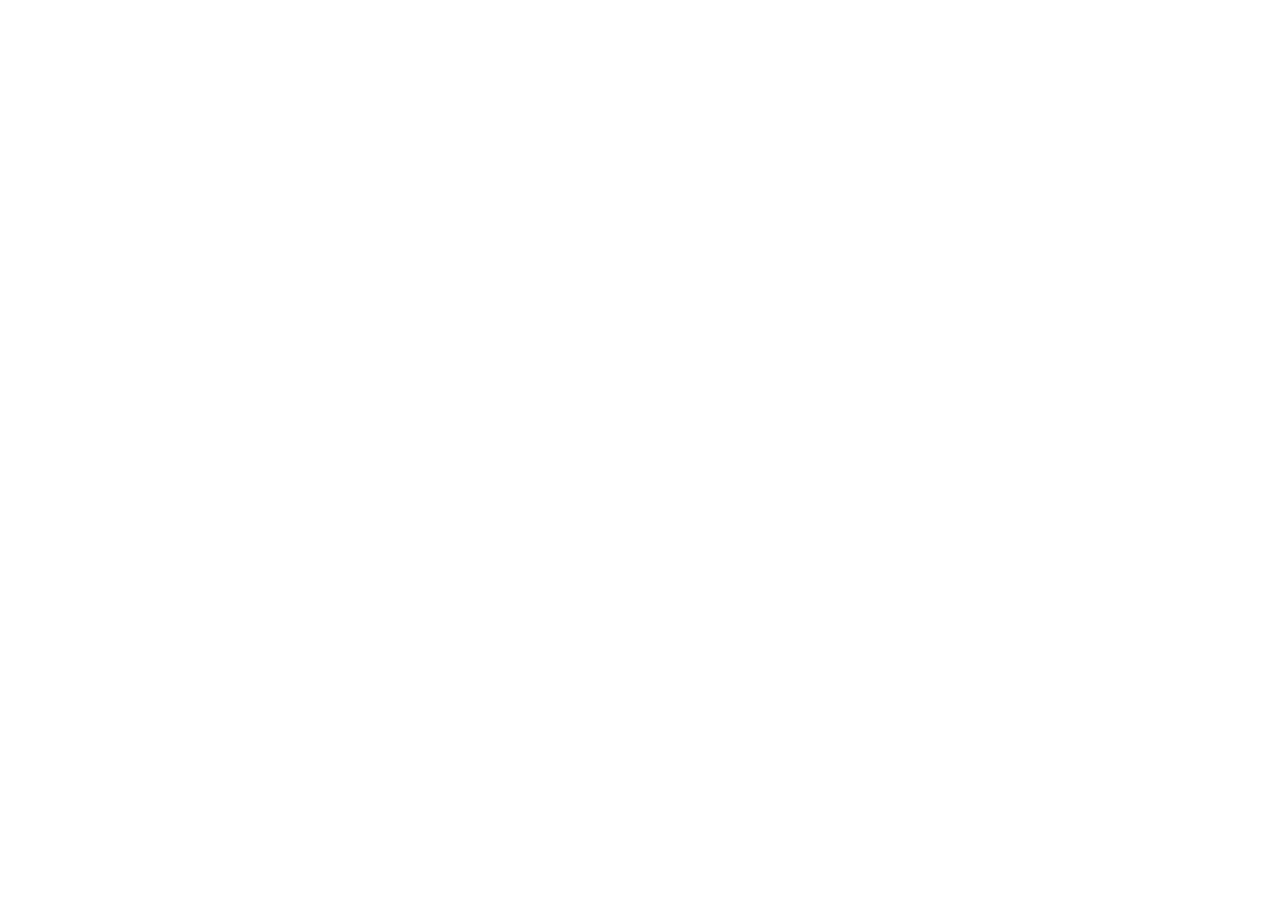
==== preview-m.html @ 8ee342ad "사내 마크업 기준으로 전환: MA-0087P.js(모바일)·ICM_110_P01.js(인터넷창구) - 받은 미리보기(MA-0087P, ICM_110_P01)의 마크업·호출 방식에 " ====
<!DOCTYPE html>
<html lang="ko">
<head>
<meta charset="UTF-8">
<meta name="viewport" content="width=device-width, initial-scale=1.0, user-scalable=no">
<title>FATCA 모바일 미리보기</title>
<!-- 실제 MA-0087P.jsp·MA-0087P.js로 만든 미리보기(반입 대상 아님). 서버 호출·알림 팝업만 가짜, 값은 모두 예시 -->
<link rel="stylesheet" href="assets/m/mcc/pub/www/css-pub/font.css">
<link rel="stylesheet" href="assets/m/mcc/pub/www/css-pub/m_common.css">
<link rel="stylesheet" href="assets/m/mcc/pub/www/css-pub/dgb-reset.css">
<link rel="stylesheet" href="assets/m/mcc/pub/www/css-pub/dgb-common.css">
<link rel="stylesheet" href="assets/m/mcc/pub/www/css-pub/dgb-layout.css">
<link rel="stylesheet" href="assets/m/mcc/pub/www/css-pub/dgb-form.css">
<link rel="stylesheet" href="assets/m/mcc/pub/www/css-pub/dgb-button.css">
<link rel="stylesheet" href="assets/m/mcc/pub/www/css-pub/dgb-tab.css">
<link rel="stylesheet" href="assets/m/mcc/pub/www/css-pub/dgb-table.css">
<link rel="stylesheet" href="assets/m/mcc/pub/www/css-pub/dgb-pop.css">
<link rel="stylesheet" href="assets/m/mcc/pub/www/css-pub/dgb-content.css">
<link rel="stylesheet" href="assets/m/mcc/pub/www/css-pub/dgb-style.css">
</head>
<body>


<div class="full-pop-wrap" id="MA0087P" style="display:none">
<div class="full-pop">
<header>
<h1>FATCA·CRS 본인확인서</h1>
</header>
<div class="full-pop-container">
<div class="full-pop-con d-scroll">
<!-- 1단계: 본인확인서 작성 -->
<div id="MA0087P_step1">

<div class="top-guide mb20">
<p class="txt">「국제조세조정에 관한 법률」에 따라<br><em>대한민국 외 국가의 납세의무 여부</em>를 확인합니다.</p>
</div>

<!-- 1. 고객 인적사항 -->
<h2 class="tit-st01">1. 고객 인적사항</h2>
<div class="box-b-line">
<ul class="con-list">
<li><span>성명</span><span class="txt-bk" id="MA0087P_custNm"></span></li>
<li><span>생년월일</span><span class="txt-bk" id="MA0087P_custBirth"></span></li>
<li><span>국적</span><span class="txt-bk" id="MA0087P_natTxt"></span></li>
<li><span>주소</span><span class="txt-bk" id="MA0087P_custAddr"></span></li>
<li><span>전화번호</span><span class="txt-bk" id="MA0087P_custHp"></span></li>
</ul>
</div>
<!-- 국적은 고정(내국인 = 대한민국). 외국인은 고객 국적을 받아 올 곳이 없어(CI04에 없음, 정의서 요청) 그때까지 고른다 -->
<div class="write-wrap mt10" id="MA0087P_natBox" style="display:none">
<dl class="write">
<dt>국적(외국인 고객은 국적을 선택해 주세요)</dt>
<dd><button type="button" class="select wide" title="국적 선택" id="MA0087P_nat" data-val="">국가 선택</button></dd>
</dl>
</div>
<p class="txt-spe mt10">성명·생년월일·국적·주소·전화번호는 고객님의 계약 정보로 자동 입력됩니다.</p>

<!-- 2. 고객 확인사항 -->
<h2 class="tit-st01 mt30">2. 고객 확인사항</h2>
<div class="write-wrap">
<dl class="write">
<dt>① 미국 세법상 미국인에 해당하나요?</dt>
<dd>
<div class="radio-wrap radio-button radio-button-2">
<label><input type="radio" name="MA0087P_us-have-con" value="1" data-in="MA0087P_usCon">예</label>
<label><input type="radio" name="MA0087P_us-have-con" value="0">아니오</label>
</div>
<div class="radio-con-wrap">
<div class="radio-con" id="MA0087P_usCon">
<p class="mb10">해당되는 사항을 선택해 주세요.</p>
<ul class="list-line mar-l-0 label-w100" id="MA0087P_usType">
<li><label><input type="checkbox" value="0">미국시민권자(이중국적자 포함)</label></li>
<li><label><input type="checkbox" value="1">미국영주권자</label></li>
<li><label><input type="checkbox" value="2">미국거주자</label></li>
</ul>
</div>
</div>
</dd>
<dt>② 대한민국 외 국가의 조세목적상 거주자인가요?</dt>
<dd>
<div class="radio-wrap radio-button radio-button-2">
<label><input type="radio" name="MA0087P_res" value="1">예</label>
<label><input type="radio" name="MA0087P_res" value="0">아니오</label>
</div>
</dd>
</dl>
</div>
<p class="txt-spe mt10" id="MA0087P_noTaxGuide">국적이 한국이고 ①, ②가 모두 '아니오'이면 납세자 정보는 작성하지 않아도 됩니다.</p>

<!-- ③ 영문성명 -->
<div class="write-wrap mt10" id="MA0087P_engNameBox">
<dl class="write">
<dt>③ 영문성명</dt>
<dd>
<div class="form-wrap">
<input type="text" class="eng-only" id="MA0087P_lastNm" title="영문 성" placeholder="성(Last Name)" maxlength="50" autocapitalize="characters">
<input type="text" class="eng-only" id="MA0087P_firstNm" title="영문 이름" placeholder="이름(First Name)" maxlength="50" autocapitalize="characters">
</div>
</dd>
</dl>
</div>
<p class="txt-spe mt10" id="MA0087P_engNameGuide">국적이 한국이 아니거나 ①, ② 중 하나라도 '예'이면 필수입니다. 영문·숫자만 입력할 수 있습니다.</p>

<!-- 3. 납세자 정보 -->
<div id="MA0087P_taxBox">
<h2 class="tit-st01 mt30">3. 납세자 정보</h2>
<p class="txt-spe mb10">해외 거주지국과 납세자번호(TIN)를 입력해 주세요. 납세자번호가 없으면 사유를 선택하고, 거주지국이 여러 곳이면 모두 입력해 주세요.</p>

<!-- 거주지국 1·2 (2는 '거주지국 추가'를 누르면 보임) -->
<div class="write-wrap mt10 res-box" id="MA0087P_res1" data-no="1">
<div class="tit-wrap">
<h3 class="tit-st02">거주지국 1</h3>
</div>
<dl class="write">
<dt>거주지국</dt>
<dd><button type="button" class="select wide res-nat" title="거주지국 선택" data-val="">국가 선택</button></dd>
<dt>영문주소(우편번호 포함)</dt>
<dd><textarea class="eng-only res-addr" rows="2" title="영문주소" placeholder="Street, City, State, ZIP Code" maxlength="200"></textarea></dd>
<dt>납세자번호(TIN: SSN 또는 ITIN)</dt>
<dd><input type="text" class="res-tin" title="납세자번호" placeholder="영문·숫자·하이픈" maxlength="30"></dd>
<dt class="res-rsn-row">납세자번호가 없다면 사유를 선택해 주세요</dt>
<dd class="res-rsn-row">
<div class="res-rsn">
<div class="radio-wrap radio-button radio-button-2">
<label><input type="radio" name="MA0087P_rsn1" value="0">미발급 국가</label>
<label><input type="radio" name="MA0087P_rsn1" value="1">미요구 국가</label>
</div>
<div class="radio-wrap radio-button radio-button-2">
<label><input type="radio" name="MA0087P_rsn1" value="2">미취득</label>
<label><input type="radio" name="MA0087P_rsn1" value="3">기타</label>
</div>
</div>
<input type="text" class="eng-only res-etc mt5" title="기타 사유" placeholder="기타 선택 시 사유를 입력해 주세요" maxlength="100" disabled>
</dd>
</dl>
</div>

<div class="write-wrap mt10 res-box" id="MA0087P_res2" data-no="2" style="display:none">
<div class="tit-wrap">
<h3 class="tit-st02">거주지국 2</h3>
<button type="button" class="sbtn btn-st07" id="MA0087P_btnResDel">삭제</button>
</div>
<dl class="write">
<dt>거주지국</dt>
<dd><button type="button" class="select wide res-nat" title="거주지국 선택" data-val="">국가 선택</button></dd>
<dt>영문주소(우편번호 포함)</dt>
<dd><textarea class="eng-only res-addr" rows="2" title="영문주소" placeholder="Street, City, State, ZIP Code" maxlength="200"></textarea></dd>
<dt>납세자번호(TIN: SSN 또는 ITIN)</dt>
<dd><input type="text" class="res-tin" title="납세자번호" placeholder="영문·숫자·하이픈" maxlength="30"></dd>
<dt class="res-rsn-row">납세자번호가 없다면 사유를 선택해 주세요</dt>
<dd class="res-rsn-row">
<div class="res-rsn">
<div class="radio-wrap radio-button radio-button-2">
<label><input type="radio" name="MA0087P_rsn2" value="0">미발급 국가</label>
<label><input type="radio" name="MA0087P_rsn2" value="1">미요구 국가</label>
</div>
<div class="radio-wrap radio-button radio-button-2">
<label><input type="radio" name="MA0087P_rsn2" value="2">미취득</label>
<label><input type="radio" name="MA0087P_rsn2" value="3">기타</label>
</div>
</div>
<input type="text" class="eng-only res-etc mt5" title="기타 사유" placeholder="기타 선택 시 사유를 입력해 주세요" maxlength="100" disabled>
</dd>
</dl>
</div>

<div class="button-section mt10" id="MA0087P_btnResAddWrap">
<button type="button" class="mbtn btn-st03" id="MA0087P_btnResAdd">+ 거주지국 추가(최대 2개)</button>
</div>
</div>

</div>
<!-- 2단계: 증빙서류 첨부(CASE 문서 11-05) — 납세자번호 증명서: 번호를 적은 거주지국이 있거나 미국 번호를 비웠을 때(그 밖은 숨김) /
세법상 거주지 증빙: ①·② 둘 다 아니오이거나 미국 번호를 비웠을 때 필수, 그 밖은 선택(첨부가 원칙, 없어도 진행) -->
<div id="MA0087P_step2" style="display:none">
<div class="top-guide mb20">
<p class="txt"><em>증빙서류 사진</em>을 첨부해 주세요.<br>필수 서류를 등록해야 다음 단계로 넘어갈 수 있습니다.</p>
</div>

<div class="tit-wrap">
<h2 class="tit-st01">증빙서류</h2>
<span class="txt-point-1" id="MA0087P_atcCnt"></span>
</div>

<div class="box-b-line atc-box mt10" data-doc="1">
<div class="tit-wrap">
<h3 class="tit-st02">납세자번호 증명서</h3>
<span class="atc-state"></span>
</div>
<p class="txt-spe atc-desc"></p>
<div class="hbox atc-buttons mt10">
<button type="button" class="sbtn btn-st03 atc-cam"><span class="ico ico-cam"></span>사진촬영</button>
<button type="button" class="sbtn btn-st03 atc-gal"><span class="ico ico-gallery"></span>갤러리</button>
</div>
<ol class="file-list"></ol>
</div>

<div class="box-b-line atc-box mt10" data-doc="2">
<div class="tit-wrap">
<h3 class="tit-st02">세법상 거주지 증빙</h3>
<span class="atc-state"></span>
</div>
<p class="txt-spe atc-desc"></p>
<div class="write-wrap mt10">
<dl class="write">
<dt>서류 종류</dt>
<dd><button type="button" class="select wide atc-kind" title="서류 종류 선택" data-val="">서류 종류 선택</button></dd>
</dl>
</div>
<div class="hbox atc-buttons mt10">
<button type="button" class="sbtn btn-st03 atc-cam"><span class="ico ico-cam"></span>사진촬영</button>
<button type="button" class="sbtn btn-st03 atc-gal"><span class="ico ico-gallery"></span>갤러리</button>
</div>
<ol class="file-list"></ol>
</div>

<ul class="list-bul mt20">
<li>서류 전체가 화면에 나오도록 밝은 곳에서 촬영해 주세요.</li>
<li>글자가 흐리거나 잘리면 다시 요청드릴 수 있습니다.</li>
<li>지원 확장자 : JPG, JPEG, PNG (서류당 1장, 최대 10MB)</li>
</ul>
<input type="file" id="MA0087P_atcCamInput" accept="image/*" capture="" style="display:none" title="사진촬영">
<input type="file" id="MA0087P_atcFileInput" accept="image/*" style="display:none" title="사진 선택">
</div>

</div>
<footer>
<div class="button-section">
<button type="button" class="lbtn btn-st02" id="MA0087P_btnPrev" style="display:none">이전</button>
<button type="button" class="lbtn btn-st01" id="MA0087P_btnNext">다음</button>
</div>
</footer>
</div>
<button type="button" class="btn-pop-close" id="MA0087P_btnClose">닫기</button>
</div>
</div>



<div id="__dialog_wrap__"></div>
<p id="pvDone" style="display:none; padding:40px 20px; font-size:16px; text-align:center;"></p>
<script src="assets/m/mcc/pub/www/js/jquery-2.1.0.js"></script>
<script src="assets/m/mcc/pub/www/js/ui.js"></script>
<script>
var S = (location.search.match(/[?&]s=(\d+)/) || [])[1] || "1";
var NA = [{DETAILCODE:"AU",CLASSNM:"AUSTRALIA",COMMENT_:"호주"},{DETAILCODE:"BR",CLASSNM:"BRAZIL",COMMENT_:"브라질"},{DETAILCODE:"CA",CLASSNM:"CANADA",COMMENT_:"캐나다"},{DETAILCODE:"CN",CLASSNM:"CHINA",COMMENT_:"중국"},{DETAILCODE:"FR",CLASSNM:"FRANCE",COMMENT_:"프랑스"},{DETAILCODE:"GA",CLASSNM:"GABON",COMMENT_:"가봉"},{DETAILCODE:"GM",CLASSNM:"GAMBIA",COMMENT_:"감비아"},{DETAILCODE:"DE",CLASSNM:"GERMANY",COMMENT_:"독일"},{DETAILCODE:"GH",CLASSNM:"GHANA",COMMENT_:"가나"},{DETAILCODE:"GR",CLASSNM:"GREECE",COMMENT_:"그리스"},{DETAILCODE:"GT",CLASSNM:"GUATEMALA",COMMENT_:"과테말라"},{DETAILCODE:"GY",CLASSNM:"GUYANA",COMMENT_:"가이아나"},{DETAILCODE:"HK",CLASSNM:"HONG KONG",COMMENT_:"홍콩"},{DETAILCODE:"IN",CLASSNM:"INDIA",COMMENT_:"인도"},{DETAILCODE:"ID",CLASSNM:"INDONESIA",COMMENT_:"인도네시아"},{DETAILCODE:"JP",CLASSNM:"JAPAN",COMMENT_:"일본"},{DETAILCODE:"KR",CLASSNM:"KOREA REPUBLIC OF",COMMENT_:"대한민국"},{DETAILCODE:"MY",CLASSNM:"MALAYSIA",COMMENT_:"말레이시아"},{DETAILCODE:"MX",CLASSNM:"MEXICO",COMMENT_:"멕시코"},{DETAILCODE:"MN",CLASSNM:"MONGOLIA",COMMENT_:"몽골"},{DETAILCODE:"NL",CLASSNM:"NETHERLANDS",COMMENT_:"네덜란드"},{DETAILCODE:"NZ",CLASSNM:"NEW ZEALAND",COMMENT_:"뉴질랜드"},{DETAILCODE:"PH",CLASSNM:"PHILIPPINES",COMMENT_:"필리핀"},{DETAILCODE:"RU",CLASSNM:"RUSSIA",COMMENT_:"러시아"},{DETAILCODE:"SG",CLASSNM:"SINGAPORE",COMMENT_:"싱가포르"},{DETAILCODE:"TH",CLASSNM:"THAILAND",COMMENT_:"태국"},{DETAILCODE:"GB",CLASSNM:"UNITED KINGDOM",COMMENT_:"영국"},{DETAILCODE:"US",CLASSNM:"UNITED STATES",COMMENT_:"미국"},{DETAILCODE:"VN",CLASSNM:"VIETNAM",COMMENT_:"베트남"}];
// 가짜: 서버 호출(D.http.ajax) · 알림 팝업(dialog.js와 같은 마크업) · 팝업 닫기 · 앱 기능
window.Dcore = {
isApp : false,
http : {
getMobileOs : function () { return "android"; },
ajax : function (url) {
var d = $.Deferred();
var resp = /S01$/.test(url) ? {result:"success", domesticYn:(S === "7" ? "N" : "Y"), codeListNa:NA, custInfo:{name:"홍길동", birth:"1980.01.01", addr:"서울특별시 중구 세종대로 110 (예시)", hpNo:"010-****-5678"}} : {result:"success"};
setTimeout(function () { d.resolve(resp); }, 5);
return d.promise();
}
}
};
function pvLayer(msg, btns) {
var d = $.Deferred();
var h = '<div class="pop-wrapper alert" style="display:table; z-index:10002"><div class="layer-bg"></div><div class="layer-pop-wrap"><div class="layer-pop have-foot">'
+ '<div class="layer-container"><div class="layer-con d-scroll"><div>' + msg + '</div></div></div><footer><div class="button-section">';
$.each(btns, function (i, b) { h += '<button type="button" data-ret="' + b[1] + '">' + b[0] + '</button>'; });
var $p = $(h + '</div></footer></div></div></div>');
$p.find("button").on("click", function () { $p.remove(); d.resolve($(this).data("ret")); });
$("#__dialog_wrap__").append($p);
return d.promise();
}
window.dialog = {
alert : function (m) { return pvLayer(m, [["확인", "OK"]]); },
confirm : function (m, y, n) { return pvLayer(m, [[n || "아니오", "NO"], [y || "예", "YES"]]); },
// 사내 선택 팝업(dialog.js select)과 같은 마크업
select : function (content, title) {
var d = $.Deferred();
var h = '<div class="pop-wrapper" id="__select__" style="display:table"><div class="layer-bg"></div><div class="layer-pop-wrap sel-menu"><div class="layer-pop">'
+ '<header><h1>' + (title || "") + '선택하기</h1></header><div class="layer-container"><div class="layer-con d-scroll"><ul class="list-line mar-l-0 label-w100">';
$.each(content, function (i, c) { h += '<li data-index="' + i + '"><label><input type="radio" name="_select_radio_" value="' + c.value + '"' + (c.selected ? " checked" : "") + '>' + c.text + '</label></li>'; });
var $p = $(h + '</ul></div></div><footer class="po-new"><div class="button-section"><button type="button" class="sel-ok">확인</button></div></footer>'
+ '<button type="button" class="btn-pop-close">닫기</button></div></div></div>');
$p.find(".sel-ok").on("click", function () { var i = $p.find("input:checked").closest("li").data("index"); $p.remove(); d.resolve(i === undefined ? null : content[i]); });
$p.find(".btn-pop-close").on("click", function () { $p.remove(); d.resolve(null); });
$("#__dialog_wrap__").append($p);
return d.promise();
},
closePopup : function (ret) {
$("#MA0087P").hide();
$("#pvDone").show().text("(미리보기) 팝업이 닫혔습니다 → " + (ret && ret.result === "SUCCESS" ? "다음 단계(KYC)로 진행" : "대출 신청 멈춤"));
}
};
window.M = { execute : function () { return ""; }, media : {} };
</script>
<script src="assets/m/mcc/js/view/ma/MA-0087P.js"></script>
<script>
$(function () {
function click(sel) { var e = $(sel)[0]; if (e) e.click(); }
function type(sel, v) { var e = $(sel)[0]; e.value = v; e.dispatchEvent(new Event("input", {bubbles:true})); }
function pick(sel, v) {
$(sel).trigger("click");
var $i = $("#MA0087P_natPop .nat-list input").filter(function () { return this.value === v; });
$i[0].click(); $("#MA0087P_natPop .nat-ok").trigger("click");
}
function addFile(doc, name, size) {
var el = $("#MA0087P_atcFileInput")[0]; // 웹: [갤러리] → 파일 선택 칸
Object.defineProperty(el, "files", {value:[new File([new Uint8Array(size)], name, {type:"image/jpeg"})], configurable:true});
$(".atc-box[data-doc=" + doc + "] .atc-gal").trigger("click");
el.dispatchEvent(new Event("change", {bubbles:true}));
}
function us() {
click('input[name="MA0087P_us-have-con"][value="1"]'); click("#MA0087P_usType input[value=0]");
type("#MA0087P_lastNm", "HONG"); type("#MA0087P_firstNm", "GILDONG");
pick("#MA0087P_res1 .res-nat", "US"); type("#MA0087P_res1 .res-addr", "123 Main St, Los Angeles, CA 90012");
}
function resJp(rsnOnly) {
click('input[name="MA0087P_res"][value="1"]');
type("#MA0087P_lastNm", "HONG"); type("#MA0087P_firstNm", "GILDONG");
pick("#MA0087P_res1 .res-nat", "JP"); type("#MA0087P_res1 .res-addr", "1-1 Chiyoda, Chiyoda-ku, Tokyo 100-0001");
if (rsnOnly) click('input[name="MA0087P_rsn1"][value="0"]'); else type("#MA0087P_res1 .res-tin", "123456789012");
}
$("#MA0087P").show();
MA0087P.onInit({bizCd:"08", bizNm:"보험계약대출"});
setTimeout(function () {
if (S === "2" || S === "5") us();
if (S === "3") {
resJp(false);
$("#MA0087P_btnResAdd").trigger("click");
pick("#MA0087P_res2 .res-nat", "CN"); type("#MA0087P_res2 .res-addr", "1 Example Road, Chaoyang, Beijing 100000");
click('input[name="MA0087P_rsn2"][value="3"]'); type("#MA0087P_res2 .res-etc", "Not issued to non-residents");
}
if (S === "4" || S === "8") { click('input[name="MA0087P_res"][value="1"]'); $("#MA0087P_res1 .res-nat").trigger("click"); }
if (S === "8") { var q = $("#MA0087P_natPop .nat-q")[0]; q.value = "베트"; q.dispatchEvent(new Event("input", {bubbles:true})); }
if (S === "5") $("#MA0087P_btnNext").trigger("click");
if (S === "6") $("#MA0087P_btnClose").trigger("click");
if (S === "9" || S === "10") { us(); type("#MA0087P_res1 .res-tin", "123456789"); $("#MA0087P_btnNext").trigger("click"); }
if (S === "11") { resJp(true); $("#MA0087P_btnNext").trigger("click"); }
if (S === "12") $("#MA0087P_btnNext").trigger("click");
if (S === "13") { us(); click('input[name="MA0087P_rsn1"][value="2"]'); $("#MA0087P_btnNext").trigger("click"); }
setTimeout(function () {
if (S === "10") addFile(1, "SSN_증명서.jpg", 1258291);
if (S === "12") { $(".atc-box[data-doc=2] .atc-kind").trigger("click"); click('#__select__ input[value="1"]'); $("#__select__ .sel-ok").trigger("click"); }
}, 60);
setTimeout(reportHeight, 300);
}, 60);
// 모음 페이지(iframe) 높이 맞추기: 스크롤 없이 전체가 보이도록 내용 높이를 알린다
function reportHeight() {
if (window.parent === window) return;
var $w = $("#MA0087P");
var h = $w.find(".full-pop > header").outerHeight() + $w.find(".full-pop-con")[0].scrollHeight + $w.find(".full-pop-container > footer").outerHeight();
window.parent.postMessage({fatcaPreview:"m" + S, h:Math.ceil(h)}, "*");
}
});
</script>
</body>
</html>
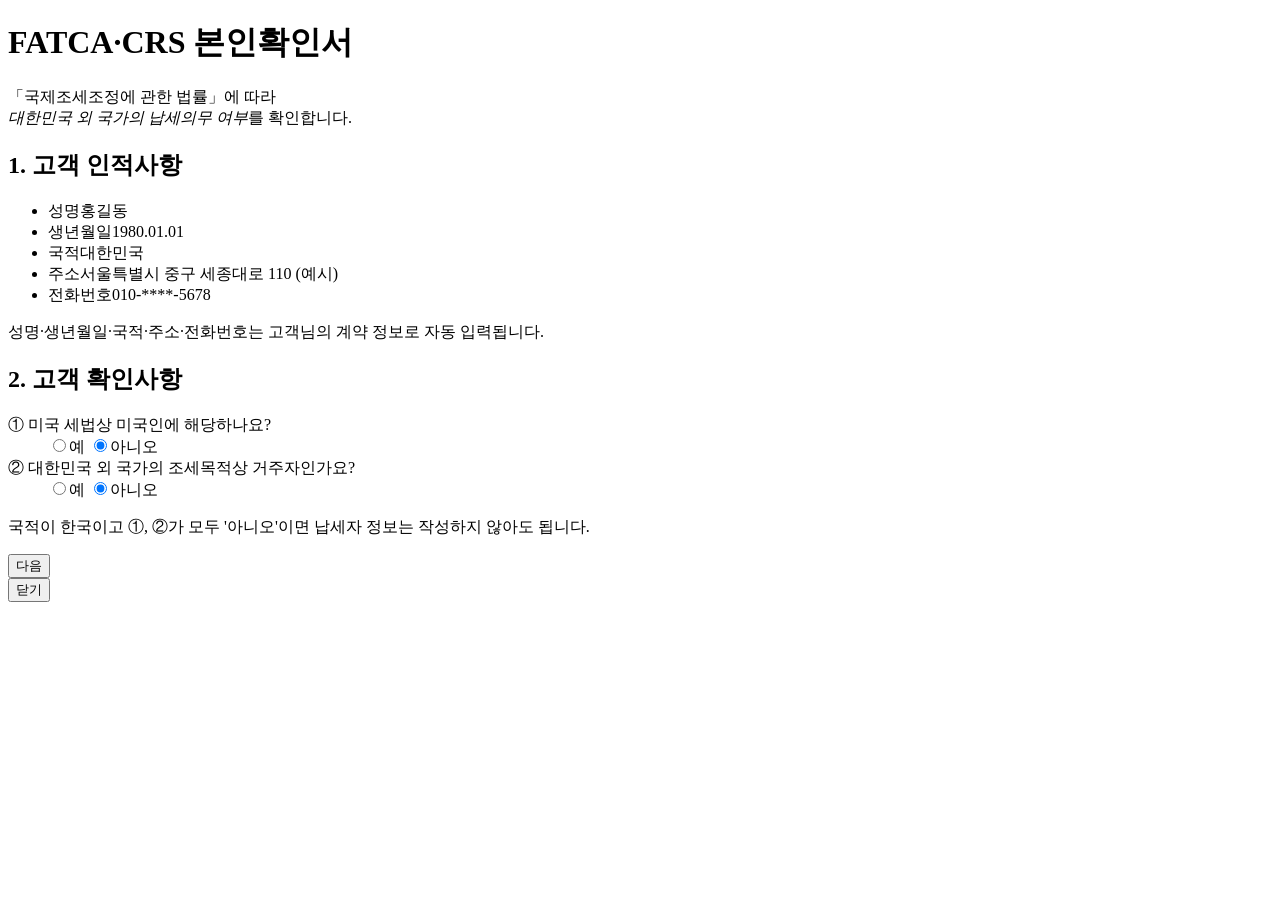
==== commit 543a2f9c: "미리보기 GitHub Pages 대응: 사내 jQuery 없을 때 공개 CDN 사용, .nojekyll 추가 Co-Authored-By: Claude Opus 5.5 <norepl" ====
--- a/preview-m.html
+++ b/preview-m.html
@@ -240,6 +240,7 @@
 <div id="__dialog_wrap__"></div>
 <p id="pvDone" style="display:none; padding:40px 20px; font-size:16px; text-align:center;"></p>
 <script src="assets/m/mcc/pub/www/js/jquery-2.1.0.js"></script>
+<script>window.jQuery || document.write('<script src="https://code.jquery.com/jquery-2.1.0.min.js"><\/script>'); // 사내 jQuery가 없을 때(GitHub Pages 등) 공개 CDN 사용</script>
 <script src="assets/m/mcc/pub/www/js/ui.js"></script>
 <script>
 var S = (location.search.match(/[?&]s=(\d+)/) || [])[1] || "1";
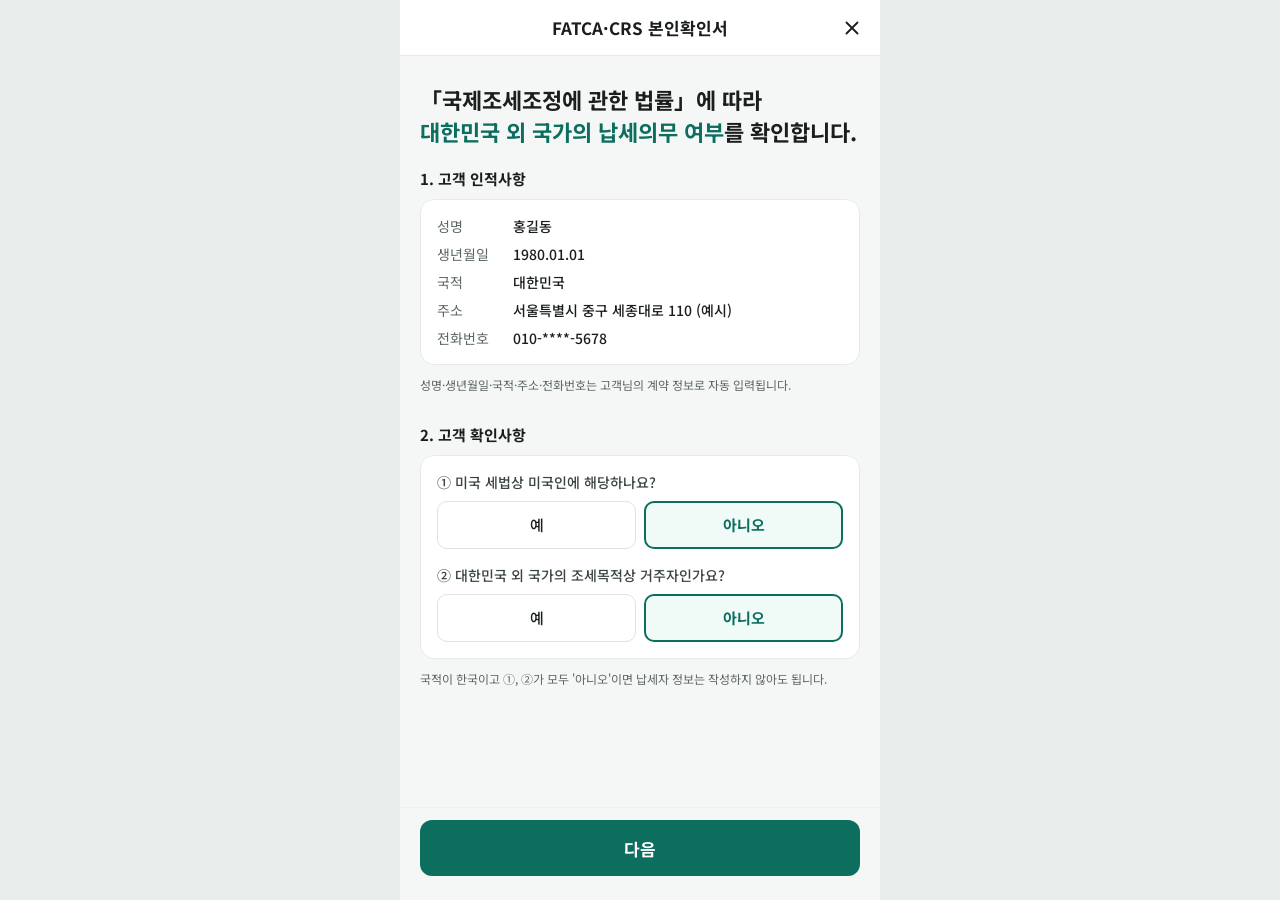
==== commit 20d78b9f: "미리보기 대체 CSS 추가(디자인 캔버스 기준): 사내 CSS 없을 때만 적용 Co-Authored-By: Claude Opus 5.5 <noreply@anthropic.com> " ====
--- a/preview-m.html
+++ b/preview-m.html
@@ -17,6 +17,18 @@
 <link rel="stylesheet" href="assets/m/mcc/pub/www/css-pub/dgb-pop.css">
 <link rel="stylesheet" href="assets/m/mcc/pub/www/css-pub/dgb-content.css">
 <link rel="stylesheet" href="assets/m/mcc/pub/www/css-pub/dgb-style.css">
+<script>
+// 미리보기 전용: 사내 CSS(dgb-common.css)를 못 불러오면(GitHub Pages 등) 디자인 기준 대체 CSS를 붙인다
+(function () {
+var l = document.querySelector('link[href*="dgb-common.css"]'), done = false;
+function add() { if (done) return; done = true; var n = document.createElement("link"); n.rel = "stylesheet"; n.href = "preview-assets/m.css"; document.head.appendChild(n); }
+function ok() { try { return !!(l.sheet && l.sheet.cssRules && l.sheet.cssRules.length); } catch (e) { return true; } }
+if (!l) { add(); return; }
+l.addEventListener("error", add);
+l.addEventListener("load", function () { if (!ok()) add(); });
+window.addEventListener("load", function () { if (!ok()) add(); });
+})();
+</script>
 </head>
 <body>
 
